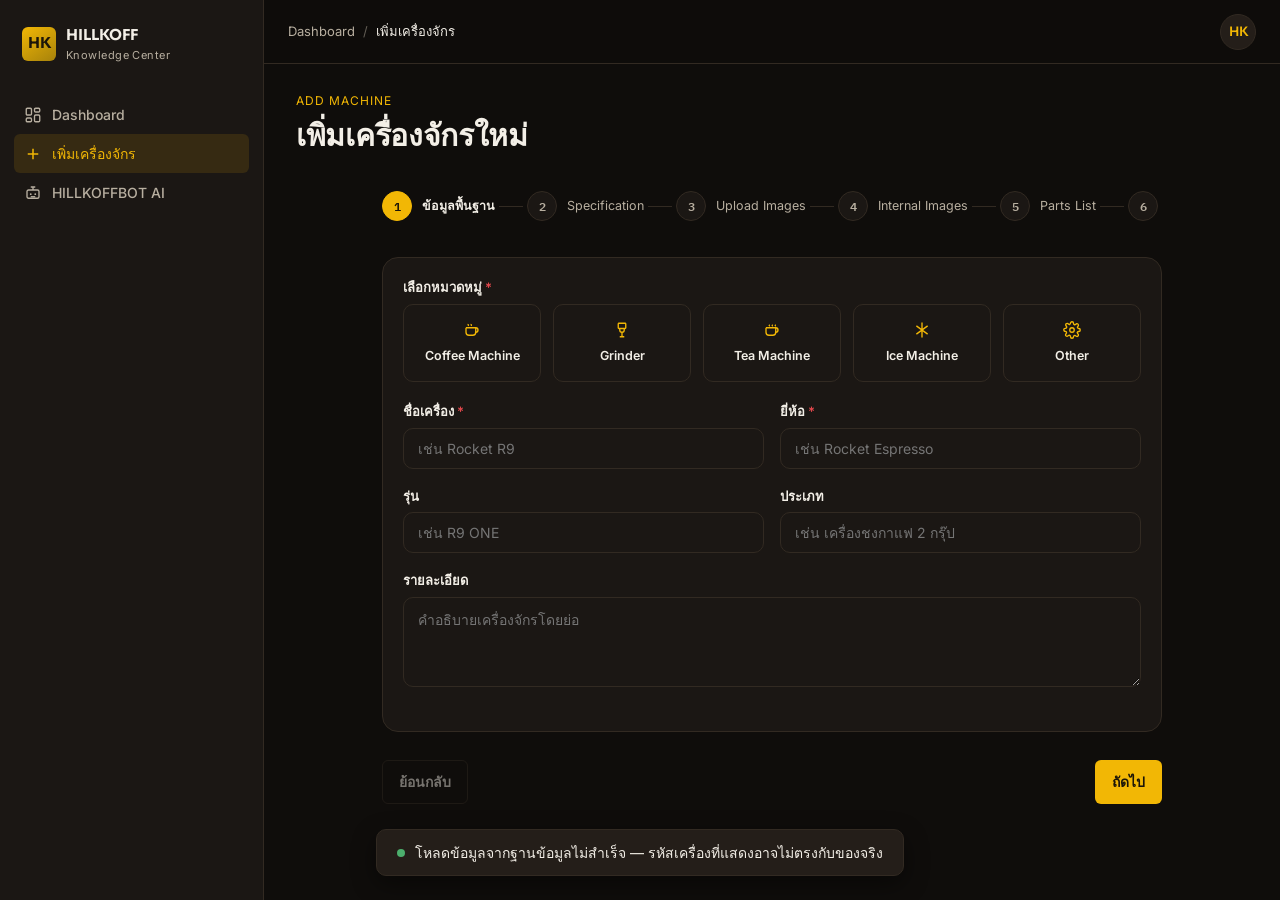
==== add-machine.html @ 7fecc166 "Update source code" ====
<!DOCTYPE html>
<html lang="th">
<head>
<meta charset="UTF-8">
<meta name="viewport" content="width=device-width, initial-scale=1.0">
<title>เพิ่มเครื่องจักร · HILLKOFF Coffee Machine Knowledge Center</title>
<link rel="preconnect" href="https://fonts.googleapis.com">
<link href="https://fonts.googleapis.com/css2?family=Sora:wght@500;600;700&family=Inter:wght@400;500;600&family=IBM+Plex+Mono:wght@400;500&display=swap" rel="stylesheet">
<link rel="stylesheet" href="../css/style.css">
<link rel="stylesheet" href="../css/wizard.css">
</head>
<body>

<button class="hk-sidebar__toggle" data-hk-sidebar-toggle aria-label="เปิดเมนู">
  <svg viewBox="0 0 24 24" width="18" height="18" fill="none" stroke="currentColor" stroke-width="2"><path d="M4 6h16M4 12h16M4 18h16"/></svg>
</button>
<div class="hk-backdrop" data-hk-backdrop></div>

<div class="hk-app">
  <aside class="hk-sidebar">
    <div class="hk-brand">
      <div class="hk-brand__mark">HK</div>
      <div>
        <div class="hk-brand__name">HILLKOFF</div>
        <div class="hk-brand__sub">Knowledge Center</div>
      </div>
    </div>
    <nav>
      <ul>
        <li class="hk-navitem" onclick="location.href='index.html'">
          <span class="hk-navitem__icon" data-icon="dashboard"></span>
          <span>Dashboard</span>
        </li>
        <li class="hk-navitem is-active">
          <span class="hk-navitem__icon" data-icon="add"></span>
          <span>เพิ่มเครื่องจักร</span>
        </li>
        <li class="hk-navitem" onclick="location.href='ai-assistant.html'">
          <span class="hk-navitem__icon" data-icon="bot"></span>
          <span>HILLKOFFBOT AI</span>
        </li>
      </ul>
    </nav>
  </aside>

  <div>
    <header class="hk-navbar">
      <div class="hk-breadcrumb" style="margin:0;">
        <a href="index.html">Dashboard</a>
        <span class="hk-breadcrumb__sep">/</span>
        <span style="color:var(--hk-text);">เพิ่มเครื่องจักร</span>
      </div>
      <div class="hk-navbar__spacer"></div>
      <div class="hk-avatar">HK</div>
    </header>

    <main class="hk-content">
      <div class="hk-section-head">
        <div>
          <div class="hk-eyebrow">Add Machine</div>
          <h1>เพิ่มเครื่องจักรใหม่</h1>
        </div>
      </div>

      <div class="hk-wizard" id="hk-wizard-root"></div>
    </main>
  </div>
</div>

<script src="../js/utils.js"></script>
<script src="../js/api-client.js"></script>
<script src="../js/machines-data.js"></script>
<script src="../js/add-machine.js"></script>
</body>
</html>
---- css/style.css ----
/* =========================================================
   HILLKOFF UI KIT — tokens, reset, shell, base components
   ========================================================= */

:root{
  --hk-bg: #0F0D0B;
  --hk-surface: #1B1714;
  --hk-surface-2: #241E19;
  --hk-border: #322A22;
  --hk-gold: #F2B705;
  --hk-gold-dim: #A6820B;
  --hk-text: #F3EFE7;
  --hk-text-dim: #B8AFA0;
  --hk-success: #4CAF6D;
  --hk-warn: #E5A93E;
  --hk-danger: #E5484D;

  --hk-font-display: 'Sora', sans-serif;
  --hk-font-body: 'Inter', sans-serif;
  --hk-font-mono: 'IBM Plex Mono', monospace;

  --hk-radius-sm: 6px;
  --hk-radius-md: 10px;
  --hk-radius-lg: 16px;

  --hk-sidebar-w: 264px;
  --hk-navbar-h: 64px;

  --hk-shadow-1: 0 1px 2px rgba(0,0,0,.4);
  --hk-shadow-2: 0 8px 24px rgba(0,0,0,.45);
}

*, *::before, *::after{ box-sizing: border-box; }
html{ color-scheme: dark; }
body{
  margin:0;
  background: var(--hk-bg);
  color: var(--hk-text);
  font-family: var(--hk-font-body);
  font-size: 15px;
  line-height: 1.5;
  -webkit-font-smoothing: antialiased;
}
h1,h2,h3,h4,h5{ font-family: var(--hk-font-display); margin: 0 0 .4em; font-weight: 600; letter-spacing: -.01em; }
p{ margin: 0 0 .8em; color: var(--hk-text-dim); }
a{ color: inherit; text-decoration: none; }
ul{ list-style:none; margin:0; padding:0; }
button{ font-family: inherit; }
img{ max-width:100%; display:block; }
code, .mono{ font-family: var(--hk-font-mono); }

:focus-visible{
  outline: 2px solid var(--hk-gold);
  outline-offset: 2px;
}

@media (prefers-reduced-motion: reduce){
  *{ animation-duration: .001ms !important; animation-iteration-count: 1 !important; transition-duration: .001ms !important; }
}

/* ---------- App shell ---------- */
.hk-app{
  display: grid;
  grid-template-columns: var(--hk-sidebar-w) 1fr;
  min-height: 100vh;
}

/* ---------- Sidebar ---------- */
.hk-sidebar{
  background: var(--hk-surface);
  border-right: 1px solid var(--hk-border);
  padding: 20px 14px;
  position: sticky;
  top: 0;
  height: 100vh;
  overflow-y: auto;
  display:flex;
  flex-direction: column;
  gap: 22px;
  z-index: 40;
}
.hk-brand{
  display:flex;
  align-items:center;
  gap:10px;
  padding: 4px 8px 10px;
}
.hk-brand__mark{
  width:34px; height:34px; border-radius: var(--hk-radius-sm);
  background: linear-gradient(145deg, var(--hk-gold), var(--hk-gold-dim));
  display:flex; align-items:center; justify-content:center;
  font-family: var(--hk-font-display); font-weight:700; color:#1B1509;
}
.hk-brand__name{ font-family: var(--hk-font-display); font-weight:700; font-size: 15px; }
.hk-brand__sub{ font-size: 11px; color: var(--hk-text-dim); letter-spacing: .04em; }

.hk-navgroup__label{
  font-size: 11px; text-transform: uppercase; letter-spacing: .08em;
  color: var(--hk-text-dim); padding: 0 10px 8px;
}
.hk-navitem{
  display:flex; align-items:center; gap:10px;
  padding: 9px 10px; border-radius: var(--hk-radius-sm);
  color: var(--hk-text-dim); font-size: 14px; font-weight: 500;
  cursor:pointer; transition: background .15s, color .15s;
}
.hk-navitem:hover{ background: var(--hk-surface-2); color: var(--hk-text); }
.hk-navitem.is-active{ background: rgba(242,183,5,.12); color: var(--hk-gold); }
.hk-navitem__icon{ width:18px; height:18px; flex-shrink:0; display:flex; align-items:center; justify-content:center; }
.hk-navitem__count{
  margin-left:auto; font-family: var(--hk-font-mono); font-size:11px; color: var(--hk-text-dim);
  background: var(--hk-surface-2); padding:1px 7px; border-radius: 999px;
}

.hk-sidebar__footer{ margin-top:auto; padding-top: 12px; border-top: 1px solid var(--hk-border); }
.hk-sidebar__toggle{
  display:none;
  position: fixed; top: 14px; left: 14px; z-index: 60;
  width:38px; height:38px; border-radius: var(--hk-radius-sm);
  background: var(--hk-surface); border:1px solid var(--hk-border); color: var(--hk-text);
  align-items:center; justify-content:center; cursor:pointer;
}

/* ---------- Navbar ---------- */
.hk-navbar{
  height: var(--hk-navbar-h);
  border-bottom: 1px solid var(--hk-border);
  background: rgba(15,13,11,.85);
  backdrop-filter: blur(8px);
  display:flex; align-items:center; gap:16px;
  padding: 0 24px;
  position: sticky; top:0; z-index: 30;
}
.hk-search{
  flex:1; max-width: 460px;
  display:flex; align-items:center; gap:8px;
  background: var(--hk-surface); border:1px solid var(--hk-border);
  border-radius: var(--hk-radius-md); padding: 8px 12px;
}
.hk-search input{
  background:transparent; border:none; color: var(--hk-text); font-size:14px; flex:1; outline:none;
}
.hk-search input::placeholder{ color: var(--hk-text-dim); }
.hk-search__kbd{
  font-family: var(--hk-font-mono); font-size:11px; color: var(--hk-text-dim);
  border:1px solid var(--hk-border); border-radius:4px; padding:1px 6px;
}
.hk-navbar__spacer{ flex:1; }
.hk-avatar{
  width:36px; height:36px; border-radius:50%;
  background: var(--hk-surface-2); border:1px solid var(--hk-border);
  display:flex; align-items:center; justify-content:center;
  font-family: var(--hk-font-display); font-weight:600; font-size:13px; color: var(--hk-gold);
}

/* ---------- Content ---------- */
.hk-content{ padding: 28px 32px 60px; max-width: 1320px; }
.hk-section-head{
  display:flex; align-items:flex-end; justify-content:space-between; gap:16px;
  margin-bottom: 20px; flex-wrap: wrap;
}
.hk-eyebrow{ color: var(--hk-gold); font-size: 12px; letter-spacing:.08em; text-transform:uppercase; margin-bottom:4px; }

/* ---------- Buttons ---------- */
.hk-btn{
  display:inline-flex; align-items:center; justify-content:center; gap:8px;
  border-radius: var(--hk-radius-sm); border: 1px solid transparent;
  padding: 10px 16px; font-size: 14px; font-weight: 600; cursor: pointer;
  transition: transform .1s, background .15s, border-color .15s, opacity .15s;
  white-space: nowrap;
}
.hk-btn:active{ transform: translateY(1px); }
.hk-btn--primary{ background: var(--hk-gold); color:#1B1509; }
.hk-btn--primary:hover{ background:#FFC61A; }
.hk-btn--ghost{ background: transparent; border-color: var(--hk-border); color: var(--hk-text); }
.hk-btn--ghost:hover{ border-color: var(--hk-gold); color: var(--hk-gold); }
.hk-btn--danger{ background: transparent; border-color: var(--hk-danger); color: var(--hk-danger); }
.hk-btn--sm{ padding:6px 12px; font-size:13px; }
.hk-btn:disabled{ opacity:.45; cursor:not-allowed; }
.hk-btn--block{ width:100%; }

/* ---------- Badges ---------- */
.hk-badge{
  display:inline-flex; align-items:center; gap:6px;
  padding: 3px 10px; border-radius:999px; font-size:12px; font-weight:600;
  background: var(--hk-surface-2); color: var(--hk-text-dim); border:1px solid var(--hk-border);
}
.hk-badge--gold{ background: rgba(242,183,5,.14); color: var(--hk-gold); border-color: rgba(242,183,5,.3); }
.hk-badge--new{ background: rgba(76,175,109,.15); color: var(--hk-success); border-color: rgba(76,175,109,.35); }

/* ---------- Cards ---------- */
.hk-card{
  background: var(--hk-surface); border:1px solid var(--hk-border);
  border-radius: var(--hk-radius-lg); overflow:hidden;
}
.hk-card--pad{ padding: 20px; }

/* ---------- Empty / loading ---------- */
.hk-empty{
  text-align:center; padding: 60px 20px; color: var(--hk-text-dim);
}
.hk-empty__icon{ font-size:36px; margin-bottom:10px; opacity:.6; }

.hk-skeleton{
  background: linear-gradient(90deg, var(--hk-surface) 25%, var(--hk-surface-2) 37%, var(--hk-surface) 63%);
  background-size: 400% 100%;
  animation: hk-shimmer 1.4s ease infinite;
  border-radius: var(--hk-radius-md);
}
@keyframes hk-shimmer{ 0%{background-position:100% 0} 100%{background-position:0 0} }

/* ---------- Toast ---------- */
.hk-toast{
  position: fixed; bottom: 24px; left: 50%; transform: translateX(-50%) translateY(20px);
  background: var(--hk-surface-2); border:1px solid var(--hk-border);
  color: var(--hk-text); padding: 12px 20px; border-radius: var(--hk-radius-md);
  box-shadow: var(--hk-shadow-2); font-size: 14px; opacity:0; pointer-events:none;
  transition: opacity .2s, transform .2s; z-index: 200; display:flex; align-items:center; gap:10px;
}
.hk-toast.is-visible{ opacity:1; transform: translateX(-50%) translateY(0); pointer-events:auto; }
.hk-toast__dot{ width:8px; height:8px; border-radius:50%; background: var(--hk-success); flex-shrink:0; }

/* ---------- Breadcrumb ---------- */
.hk-breadcrumb{ display:flex; align-items:center; gap:8px; font-size:13px; color: var(--hk-text-dim); margin-bottom:18px; flex-wrap:wrap; }
.hk-breadcrumb a:hover{ color: var(--hk-gold); }
.hk-breadcrumb__sep{ opacity:.5; }

/* ---------- Responsive ---------- */
@media (max-width: 980px){
  .hk-app{ grid-template-columns: 1fr; }
  .hk-sidebar{
    position: fixed; left:0; top:0; height:100vh; width: 84vw; max-width: 300px;
    transform: translateX(-100%); transition: transform .2s ease;
  }
  .hk-sidebar.is-open{ transform: translateX(0); box-shadow: var(--hk-shadow-2); }
  .hk-sidebar__toggle{ display:flex; }
  .hk-navbar{ padding-left: 64px; }
  .hk-content{ padding: 22px 16px 50px; }
}
@media (max-width: 560px){
  .hk-search{ max-width: none; }
  .hk-search__kbd{ display:none; }
}

.hk-backdrop{
  position: fixed; inset:0; background: rgba(0,0,0,.55); z-index: 39; opacity:0; pointer-events:none; transition: opacity .2s;
}
.hk-backdrop.is-visible{ opacity:1; pointer-events:auto; }
---- css/wizard.css ----
.hk-wizard{ max-width: 780px; margin: 0 auto; }

/* ---------- Stepper ---------- */
.hk-stepper{ display:flex; align-items:center; gap: 4px; margin-bottom: 32px; overflow-x:auto; padding-bottom: 4px; }
.hk-step{ display:flex; align-items:center; gap:10px; flex-shrink:0; }
.hk-step__dot{
  width: 30px; height:30px; border-radius:50%; display:flex; align-items:center; justify-content:center;
  font-family: var(--hk-font-mono); font-size:12px; font-weight:600;
  background: var(--hk-surface); border:1px solid var(--hk-border); color: var(--hk-text-dim);
  transition: all .2s;
}
.hk-step.is-active .hk-step__dot{ background: var(--hk-gold); border-color: var(--hk-gold); color:#1B1509; }
.hk-step.is-done .hk-step__dot{ background: rgba(76,175,109,.2); border-color: var(--hk-success); color: var(--hk-success); }
.hk-step__label{ font-size:12.5px; color: var(--hk-text-dim); white-space: nowrap; }
.hk-step.is-active .hk-step__label{ color: var(--hk-text); font-weight:600; }
.hk-step__line{ width: 24px; height:1px; background: var(--hk-border); flex-shrink:0; }

/* ---------- Form ---------- */
.hk-field{ margin-bottom: 18px; }
.hk-field__label{ display:block; font-size:13px; font-weight:600; margin-bottom:6px; }
.hk-field__label .required{ color: var(--hk-danger); }
.hk-field__hint{ font-size:12px; color: var(--hk-text-dim); margin-top:4px; }
.hk-input, .hk-textarea, .hk-select{
  width:100%; background: var(--hk-surface); border: 1px solid var(--hk-border); border-radius: var(--hk-radius-md);
  padding: 11px 14px; color: var(--hk-text); font-size:14px; font-family: inherit; outline:none;
  transition: border-color .15s;
}
.hk-input:focus, .hk-textarea:focus, .hk-select:focus{ border-color: var(--hk-gold); }
.hk-textarea{ resize: vertical; min-height: 90px; }
.hk-field--error .hk-input, .hk-field--error .hk-textarea{ border-color: var(--hk-danger); }
.hk-field__error{ font-size:12px; color: var(--hk-danger); margin-top:4px; display:none; }
.hk-field--error .hk-field__error{ display:block; }
.hk-row2{ display:grid; grid-template-columns: 1fr 1fr; gap: 16px; }
@media (max-width:640px){ .hk-row2{ grid-template-columns: 1fr; } }

/* ---------- Category picker ---------- */
.hk-catpicker{ display:grid; grid-template-columns: repeat(auto-fill, minmax(130px,1fr)); gap: 12px; margin-bottom: 20px; }
.hk-catoption{
  border:1px solid var(--hk-border); background: var(--hk-surface); border-radius: var(--hk-radius-md);
  padding: 16px 10px; text-align:center; cursor:pointer; transition: all .15s;
}
.hk-catoption:hover{ border-color: var(--hk-gold-dim); }
.hk-catoption.is-selected{ border-color: var(--hk-gold); background: rgba(242,183,5,.1); }
.hk-catoption__icon{ color: var(--hk-gold); margin-bottom:8px; display:flex; justify-content:center; }
.hk-catoption__label{ font-size:12.5px; font-weight:600; }

/* ---------- Spec grid (fixed fields) ---------- */
.hk-spec-grid{ display:grid; grid-template-columns: repeat(auto-fill, minmax(220px,1fr)); gap: 16px; }

/* ---------- Dropzone ---------- */
.hk-dropzone{
  border: 1.5px dashed var(--hk-border); border-radius: var(--hk-radius-lg);
  padding: 28px 16px; text-align:center; cursor:pointer; transition: all .15s; color: var(--hk-text-dim);
}
.hk-dropzone:hover, .hk-dropzone.is-dragover{ border-color: var(--hk-gold); background: rgba(242,183,5,.05); color: var(--hk-text); }
.hk-dropzone__icon{ margin-bottom: 8px; display:flex; justify-content:center; }
.hk-dropzone input[type=file]{ display:none; }

.hk-cover-preview{
  width: 160px; height:160px; border-radius: var(--hk-radius-md); background: var(--hk-surface-2);
  display:flex; align-items:center; justify-content:center; overflow:hidden; margin-bottom:12px; position:relative;
}
.hk-cover-preview img{ width:100%; height:100%; object-fit:cover; }
.hk-cover-preview__remove{
  position:absolute; top:6px; right:6px; width:24px; height:24px; border-radius:50%;
  background: rgba(0,0,0,.6); color:#fff; border:none; cursor:pointer; font-size:13px;
}

.hk-upload-group{ margin-bottom: 22px; }
.hk-upload-group__label{ font-size:13px; font-weight:700; margin-bottom:8px; }
.hk-thumb-row{ display:flex; gap:10px; flex-wrap:wrap; margin-top:10px; }
.hk-thumb{ width:64px; height:64px; border-radius: var(--hk-radius-sm); overflow:hidden; background: var(--hk-surface-2); position:relative; }
.hk-thumb img{ width:100%; height:100%; object-fit:cover; }
.hk-thumb__remove{
  position:absolute; top:2px; right:2px; width:18px; height:18px; border-radius:50%;
  background: rgba(0,0,0,.7); color:#fff; border:none; font-size:11px; cursor:pointer; line-height:1;
}

/* ---------- Parts builder ---------- */
.hk-parts-rows{ display:flex; flex-direction:column; gap:12px; margin-bottom: 14px; }
.hk-parts-row{
  display:grid; grid-template-columns: 56px 1.4fr 1fr 1fr 1.4fr 34px; gap:10px; align-items:center;
  background: var(--hk-surface); border:1px solid var(--hk-border); border-radius: var(--hk-radius-md); padding: 10px;
}
.hk-parts-row__thumb{ width:40px; height:40px; border-radius: var(--hk-radius-sm); background: var(--hk-surface-2); display:flex; align-items:center; justify-content:center; overflow:hidden; cursor:pointer; color: var(--hk-text-dim); }
.hk-parts-row__thumb img{ width:100%; height:100%; object-fit:cover; }
.hk-parts-row input{ background: var(--hk-surface-2); border:1px solid var(--hk-border); border-radius:6px; padding:8px 10px; color: var(--hk-text); font-size:13px; width:100%; outline:none; }
.hk-parts-row input:focus{ border-color: var(--hk-gold); }
.hk-parts-row__remove{ background:none; border:none; color: var(--hk-danger); cursor:pointer; font-size:16px; }
@media (max-width: 780px){
  .hk-parts-row{ grid-template-columns: 1fr; }
}

/* ---------- Documents step ---------- */
.hk-doc-upload-grid{ display:grid; grid-template-columns: repeat(auto-fill, minmax(220px,1fr)); gap: 14px; }
.hk-doc-upload{
  border:1px solid var(--hk-border); background: var(--hk-surface); border-radius: var(--hk-radius-md);
  padding: 14px; display:flex; align-items:center; gap:12px;
}
.hk-doc-upload__icon{ width:36px; height:36px; border-radius: var(--hk-radius-sm); background: var(--hk-surface-2); display:flex; align-items:center; justify-content:center; color: var(--hk-gold); flex-shrink:0; }
.hk-doc-upload__body{ flex:1; min-width:0; }
.hk-doc-upload__name{ font-size:13.5px; font-weight:600; }
.hk-doc-upload__status{ font-size:11.5px; color: var(--hk-text-dim); }
.hk-doc-upload__btn{ font-size:12px; color: var(--hk-gold); cursor:pointer; }

/* ---------- Review summary ---------- */
.hk-review-card{ background: var(--hk-surface); border:1px solid var(--hk-border); border-radius: var(--hk-radius-lg); padding: 20px; margin-bottom: 20px; }
.hk-review-card h4{ margin-bottom:12px; font-size:14px; color: var(--hk-gold); }
.hk-review-id{
  display:flex; align-items:center; justify-content:space-between; gap:12px;
  background: rgba(242,183,5,.1); border:1px solid rgba(242,183,5,.3); border-radius: var(--hk-radius-md);
  padding: 14px 18px; margin-bottom: 20px;
}
.hk-review-id__code{ font-family: var(--hk-font-mono); font-size: 20px; font-weight:700; color: var(--hk-gold); }

/* ---------- Nav buttons ---------- */
.hk-wizard-nav{ display:flex; justify-content: space-between; gap:12px; margin-top: 28px; }

/* ---------- Success screen ---------- */
.hk-success{ text-align:center; padding: 60px 20px; max-width: 480px; margin: 0 auto; }
.hk-success__icon{
  width:72px; height:72px; border-radius:50%; background: rgba(76,175,109,.15); border:2px solid var(--hk-success);
  display:flex; align-items:center; justify-content:center; margin: 0 auto 20px; color: var(--hk-success); font-size:32px;
}
.hk-success__actions{ display:flex; gap:12px; justify-content:center; margin-top:24px; flex-wrap:wrap; }
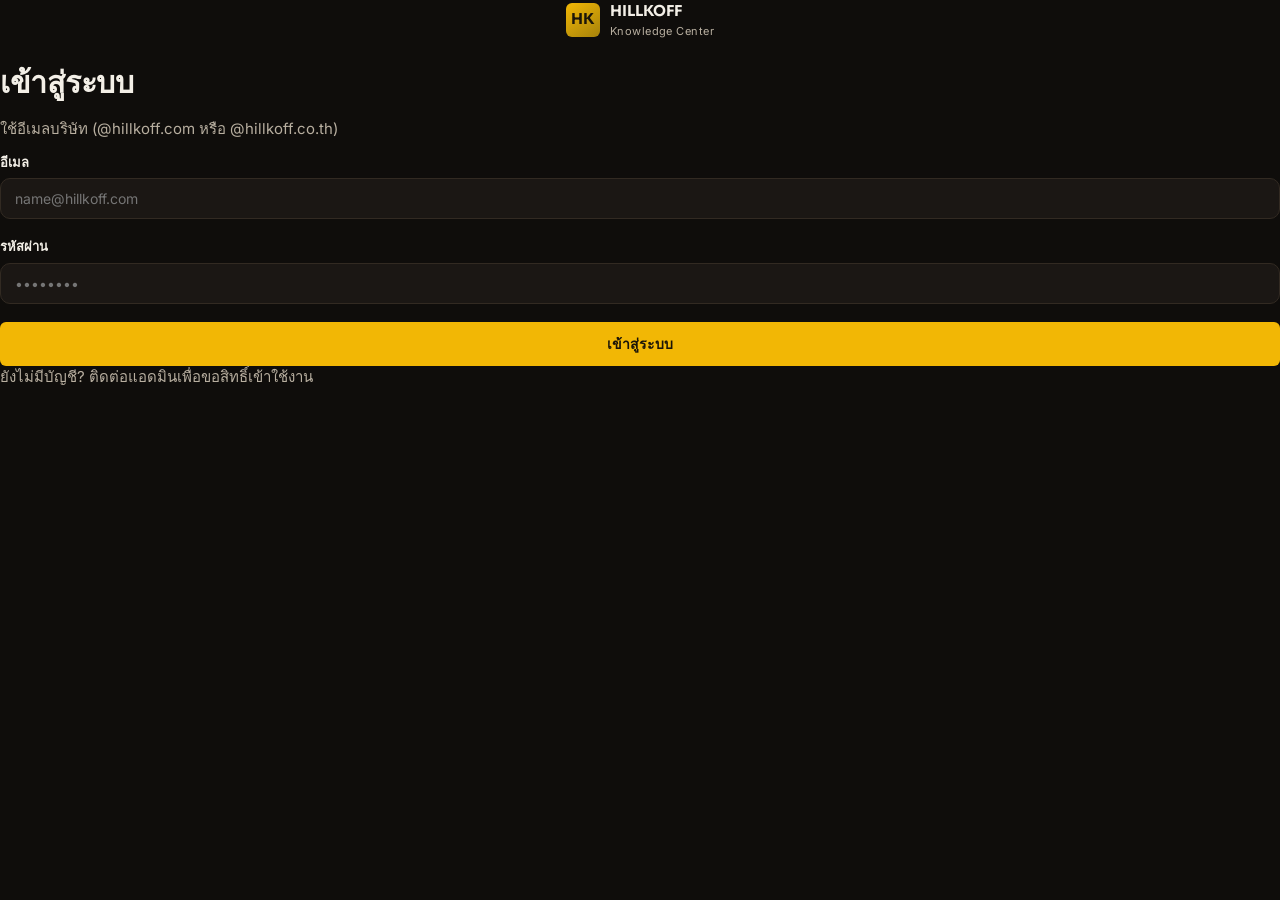
==== commit 8589916e: "Fix index.html location" ====
--- a/add-machine.html
+++ b/add-machine.html
@@ -1,6 +1,27 @@
 <!DOCTYPE html>
 <html lang="th">
 <head>
+<script>
+(function(){
+  var t = localStorage.getItem('hk_auth_token');
+  function expired(tok){
+    if(!tok) return true;
+    var parts = tok.split('.');
+    if(parts.length !== 2) return true;
+    try{
+      var json = atob(parts[0].replace(/-/g,'+').replace(/_/g,'/'));
+      var payload = JSON.parse(json);
+      return !payload.exp || payload.exp < Date.now();
+    }catch(e){ return true; }
+  }
+  if(!t || expired(t)){
+    localStorage.removeItem('hk_auth_token');
+    localStorage.removeItem('hk_auth_email');
+    var here = location.pathname.split('/').pop() + location.search;
+    location.replace('login.html?redirect=' + encodeURIComponent(here));
+  }
+})();
+</script>
 <meta charset="UTF-8">
 <meta name="viewport" content="width=device-width, initial-scale=1.0">
 <title>เพิ่มเครื่องจักร · HILLKOFF Coffee Machine Knowledge Center</title>
@@ -41,6 +62,9 @@
         </li>
       </ul>
     </nav>
+    <div class="hk-sidebar__footer">
+      <p style="font-size:11.5px; margin:0; color:var(--hk-text-dim);">ฐานข้อมูลเครื่องจักร<br>ไม่ใช่ระบบซ่อม / สต๊อก / ขาย</p>
+    </div>
   </aside>
 
   <div>
@@ -67,6 +91,7 @@
   </div>
 </div>
 
+<script src="../js/auth.js"></script>
 <script src="../js/utils.js"></script>
 <script src="../js/api-client.js"></script>
 <script src="../js/machines-data.js"></script>
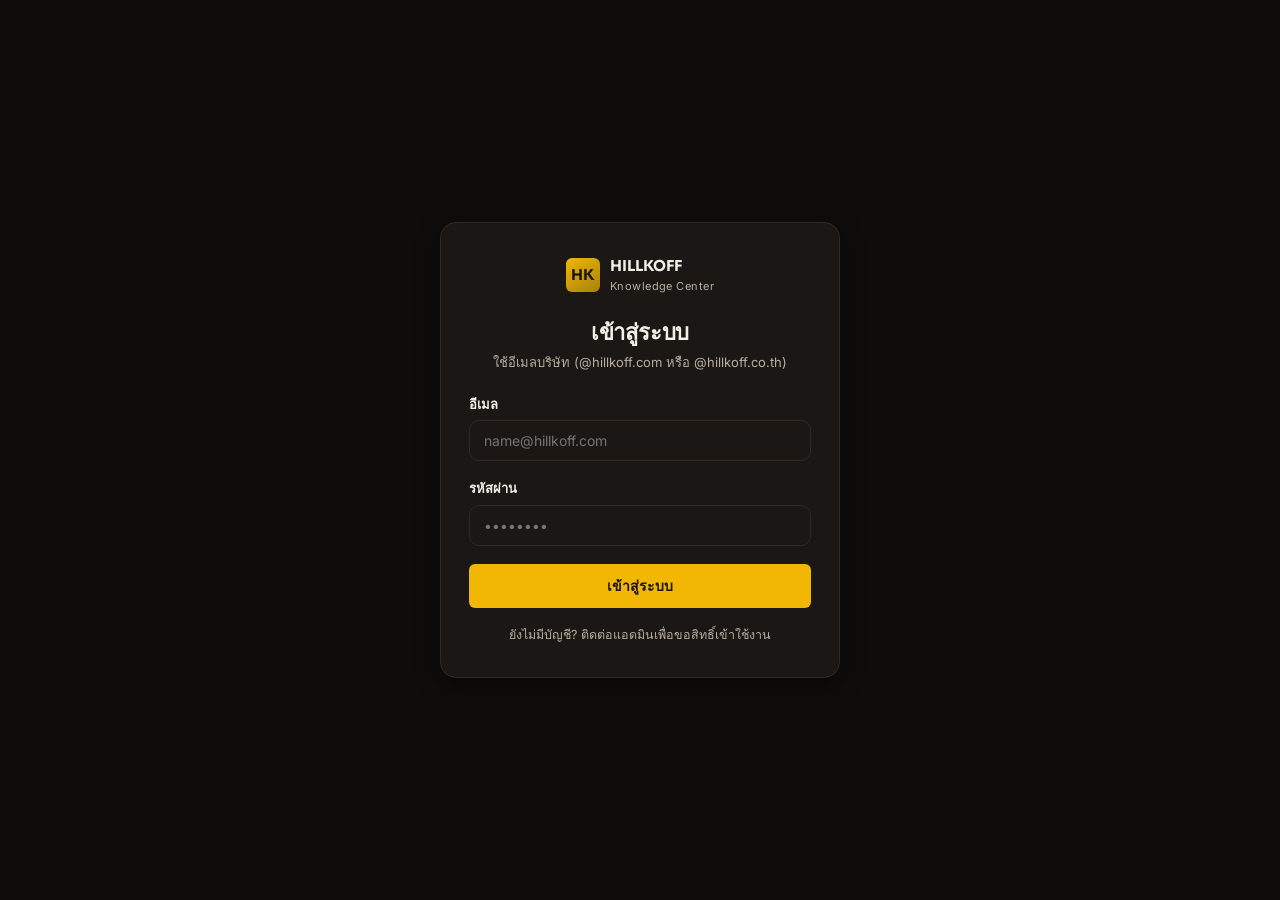
==== commit 7138e870: "Fix index.html location" ====
--- a/add-machine.html
+++ b/add-machine.html
@@ -39,6 +39,14 @@
 
 <div class="hk-app">
   <aside class="hk-sidebar">
+    <script>
+      if(localStorage.getItem('hk_sidebar_collapsed') === '1'){
+        document.currentScript.parentElement.classList.add('is-collapsed');
+      }
+    </script>
+    <button class="hk-sidebar__collapse" data-hk-sidebar-collapse aria-label="ย่อ/ขยายเมนู" title="ย่อ/ขยายเมนู">
+      <svg viewBox="0 0 24 24" width="14" height="14" fill="none" stroke="currentColor" stroke-width="2"><path d="M15 6l-6 6 6 6"/></svg>
+    </button>
     <div class="hk-brand">
       <div class="hk-brand__mark">HK</div>
       <div>
@@ -67,7 +75,7 @@
     </div>
   </aside>
 
-  <div>
+  <div class="hk-main">
     <header class="hk-navbar">
       <div class="hk-breadcrumb" style="margin:0;">
         <a href="index.html">Dashboard</a>
--- a/css/style.css
+++ b/css/style.css
@@ -24,6 +24,7 @@
   --hk-radius-lg: 16px;
 
   --hk-sidebar-w: 264px;
+  --hk-sidebar-w-collapsed: 76px;
   --hk-navbar-h: 64px;
 
   --hk-shadow-1: 0 1px 2px rgba(0,0,0,.4);
@@ -31,9 +32,12 @@
 }
 
 *, *::before, *::after{ box-sizing: border-box; }
-html{ color-scheme: dark; }
-body{
-  margin:0;
+
+/* คืนค่าการ Scroll ให้ Document ปกติเพื่อป้องกันปัญหาหน้าเว็บหดสเกล/เลื่อนไม่ได้ */
+html, body{
+  min-height: 100vh;
+  margin: 0;
+  padding: 0;
   background: var(--hk-bg);
   color: var(--hk-text);
   font-family: var(--hk-font-body);
@@ -41,6 +45,7 @@
   line-height: 1.5;
   -webkit-font-smoothing: antialiased;
 }
+
 h1,h2,h3,h4,h5{ font-family: var(--hk-font-display); margin: 0 0 .4em; font-weight: 600; letter-spacing: -.01em; }
 p{ margin: 0 0 .8em; color: var(--hk-text-dim); }
 a{ color: inherit; text-decoration: none; }
@@ -58,27 +63,33 @@
   *{ animation-duration: .001ms !important; animation-iteration-count: 1 !important; transition-duration: .001ms !important; }
 }
 
-/* ---------- App shell ---------- */
+/* ---------- App Layout Structure ---------- */
 .hk-app{
-  display: grid;
-  grid-template-columns: var(--hk-sidebar-w) 1fr;
+  display: flex;
   min-height: 100vh;
-}
-
-/* ---------- Sidebar ---------- */
+  width: 100%;
+}
+
+/* ---------- Sidebar (Sticky Sidebar Layout มาตรฐานที่เสถียรที่สุด) ---------- */
 .hk-sidebar{
+  width: var(--hk-sidebar-w);
+  min-width: var(--hk-sidebar-w);
+  height: 100vh;
+  position: sticky;
+  top: 0;
   background: var(--hk-surface);
   border-right: 1px solid var(--hk-border);
   padding: 20px 14px;
-  position: sticky;
-  top: 0;
-  height: 100vh;
   overflow-y: auto;
-  display:flex;
+  overflow-x: hidden;
+  display: flex;
   flex-direction: column;
   gap: 22px;
   z-index: 40;
-}
+  flex-shrink: 0;
+  transition: width .18s ease, min-width .18s ease;
+}
+
 .hk-brand{
   display:flex;
   align-items:center;
@@ -119,6 +130,46 @@
   width:38px; height:38px; border-radius: var(--hk-radius-sm);
   background: var(--hk-surface); border:1px solid var(--hk-border); color: var(--hk-text);
   align-items:center; justify-content:center; cursor:pointer;
+}
+
+/* ---------- Sidebar collapse (desktop) ---------- */
+.hk-sidebar__collapse{
+  position: absolute; top: 74px; right: -13px; z-index: 45;
+  width: 26px; height: 26px; border-radius: 50%;
+  background: var(--hk-surface); border: 1px solid var(--hk-border); color: var(--hk-text-dim);
+  display: flex; align-items: center; justify-content: center; cursor: pointer;
+  transition: background .15s, color .15s, border-color .15s;
+}
+.hk-sidebar__collapse:hover{ color: var(--hk-gold); border-color: var(--hk-gold-dim); }
+.hk-sidebar__collapse svg{ transition: transform .18s ease; }
+.hk-sidebar.is-collapsed .hk-sidebar__collapse svg{ transform: rotate(180deg); }
+
+.hk-sidebar.is-collapsed{ width: var(--hk-sidebar-w-collapsed); min-width: var(--hk-sidebar-w-collapsed); }
+.hk-sidebar.is-collapsed .hk-brand{ justify-content: center; padding: 4px 0 10px; }
+.hk-sidebar.is-collapsed .hk-brand__name,
+.hk-sidebar.is-collapsed .hk-brand__sub,
+.hk-sidebar.is-collapsed .hk-navgroup__label,
+.hk-sidebar.is-collapsed .hk-navitem__count,
+.hk-sidebar.is-collapsed .hk-navitem > span:not(.hk-navitem__icon),
+.hk-sidebar.is-collapsed .hk-sidebar__footer{
+  display: none;
+}
+.hk-sidebar.is-collapsed .hk-navitem{ justify-content: center; padding: 10px; }
+.hk-sidebar.is-collapsed nav{ display:flex; flex-direction:column; align-items:center; }
+.hk-sidebar.is-collapsed ul{ width:100%; }
+
+/* Collapse button only makes sense once the desktop sidebar is visible;
+   on mobile the hamburger + slide-out drawer (below) takes over instead. */
+@media (max-width: 980px){
+  .hk-sidebar__collapse{ display:none; }
+}
+
+/* ---------- Main Content Container (ขยายเต็มพื้นที่ที่เหลือและปรับขนาดตาม Viewport) ---------- */
+.hk-main{
+  flex: 1 1 0%;
+  min-width: 0;
+  display: flex;
+  flex-direction: column;
 }
 
 /* ---------- Navbar ---------- */
@@ -130,6 +181,7 @@
   display:flex; align-items:center; gap:16px;
   padding: 0 24px;
   position: sticky; top:0; z-index: 30;
+  width: 100%;
 }
 .hk-search{
   flex:1; max-width: 460px;
@@ -154,7 +206,12 @@
 }
 
 /* ---------- Content ---------- */
-.hk-content{ padding: 28px 32px 60px; max-width: 1320px; }
+.hk-content{ 
+  padding: 28px 32px 60px; 
+  width: 100%;
+  max-width: 100%; 
+  min-width: 0; 
+}
 .hk-section-head{
   display:flex; align-items:flex-end; justify-content:space-between; gap:16px;
   margin-bottom: 20px; flex-wrap: wrap;
@@ -209,6 +266,9 @@
 }
 @keyframes hk-shimmer{ 0%{background-position:100% 0} 100%{background-position:0 0} }
 
+@keyframes hk-fade-in{ from{ opacity:0; transform: translateY(4px); } to{ opacity:1; transform:none; } }
+.hk-fade-in{ animation: hk-fade-in .22s ease both; }
+
 /* ---------- Toast ---------- */
 .hk-toast{
   position: fixed; bottom: 24px; left: 50%; transform: translateX(-50%) translateY(20px);
@@ -221,13 +281,17 @@
 .hk-toast__dot{ width:8px; height:8px; border-radius:50%; background: var(--hk-success); flex-shrink:0; }
 
 /* ---------- Breadcrumb ---------- */
-.hk-breadcrumb{ display:flex; align-items:center; gap:8px; font-size:13px; color: var(--hk-text-dim); margin-bottom:18px; flex-wrap:wrap; }
+.hk-breadcrumb{ display:flex; align-items:center; gap:8px; font-size:13px; color: var(--hk-text-dim); margin-bottom:18px; flex-wrap:wrap; min-width: 0; }
+.hk-breadcrumb a{ overflow-wrap: anywhere; }
 .hk-breadcrumb a:hover{ color: var(--hk-gold); }
 .hk-breadcrumb__sep{ opacity:.5; }
 
-/* ---------- Responsive ---------- */
+/* ---------- Responsive Standard Boundaries ---------- */
+@media (max-width: 1180px){
+  :root{ --hk-sidebar-w: 224px; }
+}
 @media (max-width: 980px){
-  .hk-app{ grid-template-columns: 1fr; }
+  .hk-app{ flex-direction: column; }
   .hk-sidebar{
     position: fixed; left:0; top:0; height:100vh; width: 84vw; max-width: 300px;
     transform: translateX(-100%); transition: transform .2s ease;
@@ -240,6 +304,7 @@
 @media (max-width: 560px){
   .hk-search{ max-width: none; }
   .hk-search__kbd{ display:none; }
+  .hk-breadcrumb{ font-size: 12px; gap: 6px; }
 }
 
 .hk-backdrop{
--- a/css/wizard.css
+++ b/css/wizard.css
@@ -107,14 +107,14 @@
 .hk-review-card{ background: var(--hk-surface); border:1px solid var(--hk-border); border-radius: var(--hk-radius-lg); padding: 20px; margin-bottom: 20px; }
 .hk-review-card h4{ margin-bottom:12px; font-size:14px; color: var(--hk-gold); }
 .hk-review-id{
-  display:flex; align-items:center; justify-content:space-between; gap:12px;
+  display:flex; align-items:center; justify-content:space-between; gap:12px; flex-wrap: wrap;
   background: rgba(242,183,5,.1); border:1px solid rgba(242,183,5,.3); border-radius: var(--hk-radius-md);
   padding: 14px 18px; margin-bottom: 20px;
 }
 .hk-review-id__code{ font-family: var(--hk-font-mono); font-size: 20px; font-weight:700; color: var(--hk-gold); }
 
 /* ---------- Nav buttons ---------- */
-.hk-wizard-nav{ display:flex; justify-content: space-between; gap:12px; margin-top: 28px; }
+.hk-wizard-nav{ display:flex; justify-content: space-between; gap:12px; margin-top: 28px; flex-wrap: wrap; }
 
 /* ---------- Success screen ---------- */
 .hk-success{ text-align:center; padding: 60px 20px; max-width: 480px; margin: 0 auto; }
@@ -123,3 +123,24 @@
   display:flex; align-items:center; justify-content:center; margin: 0 auto 20px; color: var(--hk-success); font-size:32px;
 }
 .hk-success__actions{ display:flex; gap:12px; justify-content:center; margin-top:24px; flex-wrap:wrap; }
+
+/* ---------- Touch targets (mobile / tablet) ---------- */
+@media (hover: none) and (pointer: coarse){
+  .hk-input, .hk-textarea, .hk-select{ min-height: 44px; }
+  .hk-catoption{ min-height: 44px; }
+  .hk-parts-row input{ min-height: 44px; }
+  .hk-step__dot{ width: 34px; height: 34px; }
+}
+
+/* ---------- Responsive ---------- */
+@media (max-width: 640px){
+  .hk-wizard-nav{ flex-direction: column-reverse; }
+  .hk-wizard-nav .hk-btn{ width: 100%; }
+}
+@media (max-width: 480px){
+  .hk-catpicker{ grid-template-columns: repeat(auto-fill, minmax(100px,1fr)); gap: 8px; }
+  .hk-spec-grid{ grid-template-columns: 1fr; }
+  .hk-doc-upload-grid{ grid-template-columns: 1fr; }
+  .hk-step__label{ display: none; }
+  .hk-review-id__code{ font-size: 17px; }
+}
